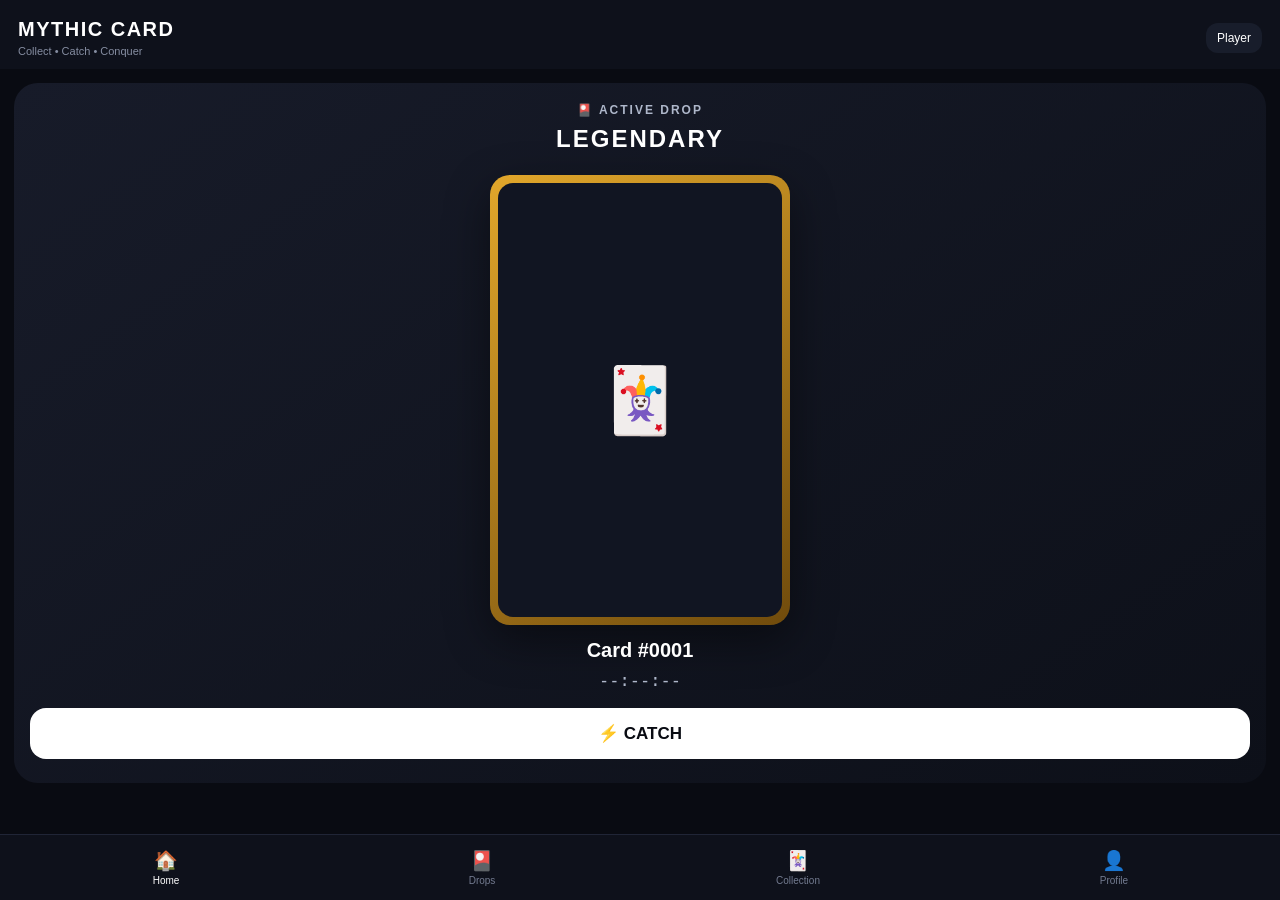
==== index.html @ d5765a9e "Add premium Mythic card collection effects" ====
<!DOCTYPE html>
<html lang="en">
<head>
    <meta charset="UTF-8">
    <meta
        name="viewport"
        content="width=device-width, initial-scale=1, viewport-fit=cover"
    >
    <title>Mythic Card</title>

    <script src="https://telegram.org/js/telegram-web-app.js"></script>

    <link rel="stylesheet" href="./style.css">
</head>

<body>
    <div class="app">

        <header class="topbar">
            <div>
                <div class="brand">MYTHIC CARD</div>
                <div class="subtitle">Collect • Catch • Conquer</div>
            </div>

            <div class="profile">
                <span id="user-name">Player</span>
            </div>
        </header>

        <main>

            <section id="home" class="screen active">
                <div class="hero">
                    <div class="hero-title">🎴 ACTIVE DROP</div>
                    <div class="rarity">LEGENDARY</div>

                    <div class="card-frame">
                        <div class="card-placeholder">🃏</div>
                    </div>

                    <div class="card-name">Card #0001</div>

                    <div class="timer" id="timer">--:--:--</div>

                    <button class="catch-btn" id="catch-btn">
                        ⚡ CATCH
                    </button>
                </div>
            </section>

            <section id="drops" class="screen">
                <h2>🎴 Drops</h2>

                <div class="empty-card">
                    <div class="big-icon">🎴</div>
                    <h3>Active Drops</h3>
                    <p>Your available cards will appear here.</p>
                </div>

                <div class="section-card">
                    <h3>🏆 Events</h3>
                    <div id="events-list">
                        <div class="empty-mini">No events yet.</div>
                    </div>
                </div>
            </section>

            <section id="collection" class="screen">
                <div class="collection-header">
                    <div>
                        <div class="eyebrow">✦ YOUR ARCHIVE</div>
                        <h2>🃏 Collection</h2>
                    </div>
                    <div class="collection-badge">MYTHIC</div>
                </div>

                <div class="stats collection-stats">
                    <div class="stat-box">
                        <strong id="total-cards">0</strong>
                        <span>Total Owned</span>
                    </div>

                    <div class="stat-box legendary-stat">
                        <strong id="legendary-count">0</strong>
                        <span>Legendary</span>
                    </div>

                    <div class="stat-box mythic-stat">
                        <strong id="mythic-count">0</strong>
                        <span>Mythic</span>
                    </div>
                </div>

                <div class="collection-filter">
                    <button class="rarity-filter active" data-rarity="all">ALL</button>
                    <button class="rarity-filter" data-rarity="mythic">MYTHIC</button>
                    <button class="rarity-filter" data-rarity="legendary">LEGENDARY</button>
                </div>

                <div id="collection-empty" class="empty-card">
                    <div class="big-icon">📦</div>
                    <h3>Collection Empty</h3>
                    <p>Catch your first card to start collecting.</p>
                </div>

                <div id="collection-list" class="collection-list"></div>
            </section>

            <div id="card-modal" class="card-modal">
                <div class="card-modal-backdrop"></div>
                <div class="card-modal-content">
                    <button id="card-modal-close" class="card-modal-close">×</button>
                    <div id="card-modal-rarity" class="modal-rarity">MYTHIC</div>
                    <div id="card-modal-image" class="modal-card-image"></div>
                    <div id="card-modal-name" class="modal-card-name">Card</div>
                    <div id="card-modal-code" class="modal-card-code">CARD</div>
                    <div class="modal-card-divider"></div>
                    <div class="modal-card-effect">✦ MYTHIC ENERGY DETECTED ✦</div>
                </div>
            </div>

            <section id="profile" class="screen">
                <h2>👤 Profile</h2>

                <div class="profile-card">
                    <div class="avatar">👤</div>
                    <h3 id="profile-name">Player</h3>
                    <p id="profile-id">Telegram ID: —</p>
                    <div id="profile-premium" class="profile-premium">
                        Free Player
                    </div>
                    <div id="premium-status" class="premium-status">
                        FREE ACCOUNT
                    </div>
                    <div id="premium-until" class="premium-until">
                        Premium not active
                    </div>
                </div>

                <div class="section-card">
                    <h3>⭐ Premium Requests</h3>
                    <div id="premium-requests">
                        <div class="empty-mini">No requests yet.</div>
                    </div>
                </div>

                <div class="section-card">
                    <h3>⚔️ Battles</h3>
                    <div id="battles-list">
                        <div class="empty-mini">No battles yet.</div>
                    </div>
                </div>

                <div class="section-card">
                    <h3>🔄 Trades</h3>
                    <div id="trades-list">
                        <div class="empty-mini">No trades yet.</div>
                    </div>
                </div>
            </section>

        </main>

        <nav class="bottom-nav">
            <button data-screen="home" class="nav-btn active">
                <span>🏠</span>
                <small>Home</small>
            </button>

            <button data-screen="drops" class="nav-btn">
                <span>🎴</span>
                <small>Drops</small>
            </button>

            <button data-screen="collection" class="nav-btn">
                <span>🃏</span>
                <small>Collection</small>
            </button>

            <button data-screen="profile" class="nav-btn">
                <span>👤</span>
                <small>Profile</small>
            </button>
        </nav>

    </div>

    <script src="./app.js"></script>
</body>
</html>
---- style.css ----
* {
    box-sizing: border-box;
}

html,
body {
    margin: 0;
    padding: 0;
    min-height: 100%;
    font-family: Arial, sans-serif;
    background: #090b12;
    color: #ffffff;
}

body {
    min-height: 100vh;
}

button {
    font: inherit;
}

.app {
    min-height: 100vh;
    padding-bottom: 78px;
}

.topbar {
    display: flex;
    justify-content: space-between;
    align-items: center;
    padding: 18px 18px 12px;
    background: #0e111b;
}

.brand {
    font-size: 20px;
    font-weight: 900;
    letter-spacing: 1.5px;
}

.subtitle {
    margin-top: 4px;
    color: #858da1;
    font-size: 11px;
}

.profile {
    padding: 8px 11px;
    border-radius: 12px;
    background: #181d2b;
    font-size: 12px;
}

main {
    padding: 14px;
}

.screen {
    display: none;
}

.screen.active {
    display: block;
}

.hero {
    padding: 20px 16px 24px;
    border-radius: 24px;
    background: linear-gradient(145deg, #171b29, #0d1019);
    text-align: center;
}

.hero-title {
    font-size: 12px;
    font-weight: 800;
    letter-spacing: 2px;
    color: #aeb7ca;
}

.rarity {
    margin-top: 8px;
    font-size: 24px;
    font-weight: 900;
    letter-spacing: 2px;
}

.card-frame {
    width: min(78vw, 300px);
    aspect-ratio: 2 / 3;
    margin: 22px auto 14px;
    padding: 8px;
    border-radius: 20px;
    background: linear-gradient(145deg, #e2a72b, #704b0c);
    box-shadow: 0 15px 45px rgba(0, 0, 0, .45);
}

.card-placeholder {
    width: 100%;
    height: 100%;
    display: flex;
    align-items: center;
    justify-content: center;
    border-radius: 15px;
    background: #111522;
    font-size: 64px;
}

.card-name {
    font-size: 20px;
    font-weight: 800;
}

.timer {
    margin: 8px 0 18px;
    color: #aeb7ca;
    font-family: monospace;
    font-size: 17px;
}

.catch-btn {
    width: 100%;
    border: 0;
    border-radius: 16px;
    padding: 15px;
    background: #ffffff;
    color: #090b12;
    font-size: 17px;
    font-weight: 900;
}

.catch-btn:active {
    transform: scale(.98);
}

h2 {
    margin: 8px 2px 18px;
}

.empty-card,
.profile-card {
    padding: 28px 18px;
    border-radius: 20px;
    background: #111522;
    text-align: center;
}

.big-icon {
    font-size: 48px;
    margin-bottom: 12px;
}

.empty-card p {
    color: #858da1;
}

.stats {
    display: grid;
    grid-template-columns: repeat(3, 1fr);
    gap: 8px;
    margin-bottom: 14px;
}

.stats div {
    padding: 14px 5px;
    border-radius: 15px;
    background: #111522;
    text-align: center;
}

.stats strong,
.stats span {
    display: block;
}

.stats strong {
    font-size: 20px;
}

.stats span {
    margin-top: 4px;
    color: #858da1;
    font-size: 11px;
}

.avatar {
    font-size: 52px;
}

.profile-card p {
    color: #858da1;
    font-size: 12px;
}

.bottom-nav {
    position: fixed;
    left: 0;
    right: 0;
    bottom: 0;
    display: grid;
    grid-template-columns: repeat(4, 1fr);
    padding: 8px 8px calc(8px + env(safe-area-inset-bottom));
    background: #0e111b;
    border-top: 1px solid #202536;
}

.nav-btn {
    border: 0;
    background: transparent;
    color: #737b90;
    padding: 6px 2px;
}

.nav-btn.active {
    color: #ffffff;
}

.nav-btn span,
.nav-btn small {
    display: block;
}

.nav-btn span {
    font-size: 19px;
}

.nav-btn small {
    margin-top: 3px;
    font-size: 10px;
}

/* =============================
   API DATA UI
============================= */

.collection-list {
    display: grid;
    gap: 10px;
    margin-top: 14px;
}

.collection-item {
    display: flex;
    align-items: center;
    gap: 12px;
    padding: 12px;
    border-radius: 18px;
    background: #111522;
    border: 1px solid #202536;
}

.collection-image {
    width: 64px;
    height: 88px;
    flex-shrink: 0;
    overflow: hidden;
    border-radius: 10px;
    background: #090b12;
}

.collection-image img {
    width: 100%;
    height: 100%;
    object-fit: cover;
    display: block;
}

.collection-placeholder {
    width: 100%;
    height: 100%;
    display: flex;
    align-items: center;
    justify-content: center;
    font-size: 28px;
}

.collection-info {
    display: flex;
    flex-direction: column;
    gap: 5px;
    min-width: 0;
}

.collection-info strong {
    font-size: 15px;
}

.collection-info span {
    font-size: 11px;
    letter-spacing: 1px;
    font-weight: 800;
}

.collection-info small {
    color: #858da1;
    font-size: 11px;
}

.profile-premium,
.premium-status,
.premium-until {
    margin-top: 10px;
    padding: 10px;
    border-radius: 12px;
    background: #181d2b;
    font-size: 12px;
}

.premium-status {
    font-weight: 900;
    letter-spacing: 1px;
}

.premium-until {
    color: #858da1;
}

.section-card {
    margin-top: 14px;
    padding: 16px;
    border-radius: 20px;
    background: #111522;
    border: 1px solid #202536;
}

.section-card h3 {
    margin: 0 0 12px;
    font-size: 15px;
}

.premium-request,
.event-item,
.battle-item,
.trade-item {
    display: flex;
    flex-direction: column;
    gap: 5px;
    padding: 11px 0;
    border-bottom: 1px solid #202536;
}

.premium-request:last-child,
.event-item:last-child,
.battle-item:last-child,
.trade-item:last-child {
    border-bottom: 0;
}

.premium-request span,
.event-item span,
.battle-item span,
.trade-item span {
    font-size: 12px;
}

.premium-request small,
.event-item small,
.battle-item small,
.trade-item small {
    color: #858da1;
    font-size: 10px;
}

.empty-mini {
    padding: 12px 0;
    color: #858da1;
    font-size: 12px;
    text-align: center;
}



/* =========================================
   MYTHIC CARD — ANIMATED COLLECTION EFFECT
   ========================================= */

.collection-item.mythic-card {
    position: relative;
    overflow: hidden;
    border: 1px solid rgba(190, 120, 255, .75);
    background:
        radial-gradient(circle at 15% 20%, rgba(170, 70, 255, .18), transparent 42%),
        radial-gradient(circle at 90% 80%, rgba(60, 150, 255, .12), transparent 45%),
        #111522;
    box-shadow:
        0 0 12px rgba(170, 80, 255, .22),
        inset 0 0 20px rgba(170, 80, 255, .06);
    animation: mythicPulse 3s ease-in-out infinite;
}

.collection-item.mythic-card::before {
    content: "";
    position: absolute;
    inset: -120%;
    background: linear-gradient(
        115deg,
        transparent 42%,
        rgba(255,255,255,.08) 47%,
        rgba(220,170,255,.42) 50%,
        rgba(255,255,255,.08) 53%,
        transparent 58%
    );
    transform: translateX(-35%) rotate(8deg);
    animation: mythicSweep 4.5s ease-in-out infinite;
    pointer-events: none;
}

.collection-item.mythic-card .collection-image {
    position: relative;
    z-index: 2;
    border: 1px solid rgba(220,170,255,.8);
    box-shadow:
        0 0 8px rgba(190,100,255,.65),
        0 0 22px rgba(110,80,255,.28);
}

.collection-item.mythic-card .collection-image img {
    animation: mythicImageFloat 3s ease-in-out infinite;
}

.collection-item.mythic-card .collection-info {
    position: relative;
    z-index: 3;
}

.collection-item.mythic-card .collection-info strong {
    text-shadow:
        0 0 7px rgba(220,160,255,.75),
        0 0 16px rgba(150,80,255,.4);
}

.collection-item.mythic-card .collection-info span {
    color: #e3c4ff;
    text-shadow: 0 0 8px rgba(190,100,255,.9);
}

.mythic-aura {
    position: absolute;
    width: 150px;
    height: 150px;
    left: -45px;
    top: -55px;
    border-radius: 50%;
    background: radial-gradient(
        circle,
        rgba(210,130,255,.20) 0%,
        rgba(120,70,255,.08) 35%,
        transparent 70%
    );
    filter: blur(4px);
    animation: mythicAura 3.2s ease-in-out infinite alternate;
    pointer-events: none;
}

.mythic-shine {
    position: absolute;
    inset: 0;
    background: linear-gradient(
        120deg,
        transparent 30%,
        rgba(255,255,255,.05) 42%,
        rgba(255,255,255,.65) 50%,
        rgba(180,220,255,.10) 58%,
        transparent 72%
    );
    background-size: 250% 100%;
    animation: mythicCardShine 3.8s linear infinite;
    mix-blend-mode: screen;
    pointer-events: none;
}

.mythic-spark {
    position: absolute;
    z-index: 4;
    width: 4px;
    height: 4px;
    border-radius: 50%;
    background: white;
    box-shadow:
        0 0 5px white,
        0 0 12px rgba(210,130,255,.95);
    pointer-events: none;
}

.spark-1 {
    right: 24px;
    top: 12px;
    animation: mythicSpark1 2.2s ease-in-out infinite;
}

.spark-2 {
    right: 58px;
    bottom: 15px;
    animation: mythicSpark2 2.8s ease-in-out infinite;
}

.spark-3 {
    left: 90px;
    top: 8px;
    animation: mythicSpark3 3.1s ease-in-out infinite;
}

@keyframes mythicPulse {
    0%, 100% {
        box-shadow:
            0 0 10px rgba(170,80,255,.20),
            inset 0 0 18px rgba(170,80,255,.05);
    }
    50% {
        box-shadow:
            0 0 22px rgba(190,100,255,.42),
            0 0 42px rgba(100,80,255,.12),
            inset 0 0 24px rgba(190,100,255,.09);
    }
}

@keyframes mythicSweep {
    0%, 25% {
        transform: translateX(-65%) rotate(8deg);
    }
    65%, 100% {
        transform: translateX(65%) rotate(8deg);
    }
}

@keyframes mythicCardShine {
    0% {
        background-position: 180% 0;
    }
    100% {
        background-position: -80% 0;
    }
}

@keyframes mythicImageFloat {
    0%, 100% {
        transform: scale(1);
    }
    50% {
        transform: scale(1.025);
    }
}

@keyframes mythicAura {
    from {
        transform: scale(.85);
        opacity: .45;
    }
    to {
        transform: scale(1.18);
        opacity: 1;
    }
}

@keyframes mythicSpark1 {
    0%, 100% { transform: translateY(8px) scale(.5); opacity: .2; }
    50% { transform: translateY(-12px) scale(1.4); opacity: 1; }
}

@keyframes mythicSpark2 {
    0%, 100% { transform: translate(0, 5px) scale(.4); opacity: .15; }
    50% { transform: translate(-10px, -10px) scale(1.5); opacity: 1; }
}

@keyframes mythicSpark3 {
    0%, 100% { transform: translate(4px, 5px) scale(.5); opacity: .2; }
    50% { transform: translate(12px, -9px) scale(1.3); opacity: 1; }
}

@media (prefers-reduced-motion: reduce) {
    .collection-item.mythic-card,
    .collection-item.mythic-card *,
    .mythic-aura,
    .mythic-shine,
    .mythic-spark {
        animation: none !important;
    }
}


/* =========================================================
   MYTHIC CARD — PREMIUM COLLECTION SYSTEM
   ========================================================= */

.collection-header {
    display: flex;
    align-items: center;
    justify-content: space-between;
    margin-bottom: 14px;
}

.collection-header h2 {
    margin: 3px 0 0;
}

.eyebrow {
    font-size: 9px;
    letter-spacing: 2px;
    font-weight: 900;
    opacity: .55;
}

.collection-badge {
    font-size: 9px;
    font-weight: 1000;
    letter-spacing: 2px;
    padding: 8px 10px;
    border-radius: 999px;
    border: 1px solid rgba(255,255,255,.15);
    background: rgba(255,255,255,.04);
}

.collection-stats {
    gap: 8px;
}

.stat-box {
    position: relative;
    overflow: hidden;
    border-radius: 15px;
    padding: 13px 8px;
    background:
        linear-gradient(145deg, rgba(255,255,255,.06), rgba(255,255,255,.015));
    border: 1px solid rgba(255,255,255,.08);
}

.stat-box strong {
    display: block;
    font-size: 21px;
    line-height: 1;
    margin-bottom: 6px;
}

.stat-box span {
    font-size: 9px;
    letter-spacing: .7px;
    opacity: .65;
}

.mythic-stat {
    border-color: rgba(205,140,255,.3);
}

.mythic-stat strong {
    text-shadow:
        0 0 8px rgba(205,140,255,.7),
        0 0 18px rgba(100,70,255,.45);
}

.legendary-stat {
    border-color: rgba(255,190,60,.25);
}

.collection-filter {
    display: flex;
    gap: 7px;
    margin: 14px 0;
    overflow-x: auto;
    scrollbar-width: none;
}

.collection-filter::-webkit-scrollbar {
    display: none;
}

.rarity-filter {
    border: 1px solid rgba(255,255,255,.1);
    background: rgba(255,255,255,.035);
    color: inherit;
    border-radius: 999px;
    padding: 8px 12px;
    font-size: 9px;
    font-weight: 900;
    letter-spacing: 1px;
}

.rarity-filter.active {
    border-color: rgba(205,140,255,.55);
    box-shadow:
        0 0 12px rgba(150,90,255,.25);
}

.collection-list {
    display: grid;
    gap: 11px;
}

.collection-item {
    position: relative;
    isolation: isolate;
    width: 100%;
    display: flex;
    align-items: center;
    gap: 13px;
    padding: 10px;
    border-radius: 19px;
    background: #10131e;
    border: 1px solid rgba(255,255,255,.07);
    color: inherit;
    text-align: left;
    overflow: hidden;
    cursor: pointer;
    transition:
        transform .2s ease,
        border-color .2s ease,
        box-shadow .2s ease;
}

.collection-item:active {
    transform: scale(.975);
}

.collection-item::after {
    content: "";
    position: absolute;
    inset: -80%;
    z-index: -2;
    opacity: 0;
    background: conic-gradient(
        transparent,
        rgba(255,255,255,.22),
        transparent 22%
    );
    animation: mythicRotate 5s linear infinite;
}

.collection-item:hover::after {
    opacity: 1;
}

.collection-image {
    position: relative;
    width: 76px;
    height: 106px;
    flex-shrink: 0;
    overflow: hidden;
    border-radius: 13px;
    background: #080a10;
    border: 1px solid rgba(255,255,255,.1);
}

.collection-image img {
    position: relative;
    z-index: 2;
    width: 100%;
    height: 100%;
    object-fit: cover;
    display: block;
    transition: transform .5s ease;
}

.collection-item:hover .collection-image img {
    transform: scale(1.055);
}

.card-shine {
    position: absolute;
    z-index: 4;
    top: -100%;
    left: -80%;
    width: 55%;
    height: 300%;
    transform: rotate(25deg);
    background: linear-gradient(
        90deg,
        transparent,
        rgba(255,255,255,.5),
        transparent
    );
    animation: cardSweep 4.5s ease-in-out infinite;
    pointer-events: none;
}

.card-energy {
    position: absolute;
    inset: -20px;
    z-index: 1;
    filter: blur(13px);
    opacity: .55;
    animation: energyPulse 2.5s ease-in-out infinite;
}

.card-corners {
    position: absolute;
    z-index: 5;
    inset: 5px;
    border: 1px solid rgba(255,255,255,.2);
    border-radius: 9px;
    pointer-events: none;
}

.collection-info {
    position: relative;
    z-index: 6;
    display: flex;
    flex-direction: column;
    gap: 5px;
    min-width: 0;
}

.collection-info strong {
    font-size: 15px;
    white-space: nowrap;
    overflow: hidden;
    text-overflow: ellipsis;
}

.collection-info span {
    font-size: 9px;
    letter-spacing: 1.4px;
    font-weight: 1000;
}

.collection-info small {
    font-size: 11px;
    opacity: .6;
}

.collection-placeholder {
    width: 100%;
    height: 100%;
    display: flex;
    align-items: center;
    justify-content: center;
    font-size: 28px;
}

/* -------------------------
   Mythic variants
   ------------------------- */

.mythic-card {
    border-color: rgba(190,130,255,.45);
    background:
        linear-gradient(
            120deg,
            rgba(91,42,150,.25),
            rgba(12,14,25,.95),
            rgba(46,32,100,.2)
        );
    box-shadow:
        0 0 12px rgba(150,80,255,.22),
        inset 0 0 25px rgba(170,90,255,.05);
    animation: mythicFloat 3.5s ease-in-out infinite;
}

.mythic-card .collection-image {
    border-color: rgba(210,150,255,.65);
    box-shadow:
        0 0 10px rgba(180,90,255,.4),
        0 0 25px rgba(100,50,220,.2);
}

.mythic-card .card-energy {
    background:
        radial-gradient(
            circle,
            rgba(196,120,255,.9),
            rgba(90,60,255,.4) 35%,
            transparent 70%
        );
}

.mythic-card .collection-info span {
    color: #d6a4ff;
    text-shadow:
        0 0 7px rgba(200,120,255,.8);
}

.mythic-fire .card-energy {
    background:
        radial-gradient(
            circle,
            rgba(255,150,50,.9),
            rgba(220,40,80,.4),
            transparent 70%
        );
}

.mythic-void .card-energy {
    background:
        radial-gradient(
            circle,
            rgba(80,70,255,.9),
            rgba(20,10,80,.6),
            transparent 70%
        );
}

.mythic-storm .card-energy {
    background:
        radial-gradient(
            circle,
            rgba(80,220,255,.9),
            rgba(50,80,255,.4),
            transparent 70%
        );
}

.mythic-divine .card-energy {
    background:
        radial-gradient(
            circle,
            rgba(255,235,150,.95),
            rgba(255,150,80,.35),
            transparent 70%
        );
}

.mythic-arcane .card-energy {
    background:
        radial-gradient(
            circle,
            rgba(255,80,210,.85),
            rgba(110,70,255,.45),
            transparent 70%
        );
}

.mythic-cosmic .card-energy {
    background:
        radial-gradient(
            circle,
            rgba(150,110,255,.9),
            rgba(40,170,255,.4),
            transparent 70%
        );
}

.legendary-card {
    border-color: rgba(255,190,70,.38);
    box-shadow:
        0 0 14px rgba(255,180,40,.12);
}

.legendary-card .card-energy {
    background:
        radial-gradient(
            circle,
            rgba(255,190,60,.8),
            rgba(255,100,30,.25),
            transparent 70%
        );
}

.legendary-card .collection-info span {
    color: #ffd46a;
}

.normal-effect .card-shine {
    animation-duration: 7s;
}

/* -------------------------
   Gallery modal
   ------------------------- */

body.modal-open {
    overflow: hidden;
}

.card-modal {
    position: fixed;
    z-index: 9999;
    inset: 0;
    display: flex;
    align-items: center;
    justify-content: center;
    padding: 20px;
    opacity: 0;
    pointer-events: none;
    transition: opacity .25s ease;
}

.card-modal.show {
    opacity: 1;
    pointer-events: auto;
}

.card-modal-backdrop {
    position: absolute;
    inset: 0;
    background: rgba(3,4,10,.84);
    backdrop-filter: blur(12px);
}

.card-modal-content {
    position: relative;
    z-index: 2;
    width: min(340px, 92vw);
    padding: 18px;
    border-radius: 25px;
    text-align: center;
    background:
        linear-gradient(
            145deg,
            rgba(28,23,48,.98),
            rgba(8,10,18,.99)
        );
    border: 1px solid rgba(210,160,255,.35);
    box-shadow:
        0 0 30px rgba(120,70,255,.25),
        0 20px 70px rgba(0,0,0,.55);
    transform: translateY(20px) scale(.97);
    transition: transform .3s ease;
}

.card-modal.show .card-modal-content {
    transform: translateY(0) scale(1);
}

.card-modal-close {
    position: absolute;
    top: 8px;
    right: 10px;
    z-index: 10;
    width: 34px;
    height: 34px;
    border: 0;
    border-radius: 50%;
    background: rgba(255,255,255,.08);
    color: white;
    font-size: 24px;
}

.modal-rarity {
    position: relative;
    z-index: 5;
    margin-bottom: 10px;
    font-size: 10px;
    letter-spacing: 2px;
    font-weight: 1000;
}

.modal-rarity.mythic {
    color: #d7a5ff;
    text-shadow: 0 0 12px rgba(190,100,255,.8);
}

.modal-rarity.legendary {
    color: #ffd36a;
}

.modal-card-image {
    position: relative;
    width: min(250px, 72vw);
    aspect-ratio: 3 / 4.15;
    margin: 0 auto 15px;
    overflow: hidden;
    border-radius: 17px;
    border: 1px solid rgba(255,255,255,.16);
    box-shadow:
        0 0 30px rgba(160,90,255,.22);
}

.modal-card-image img {
    position: relative;
    z-index: 2;
    width: 100%;
    height: 100%;
    object-fit: cover;
    display: block;
}

.modal-card-aura {
    position: absolute;
    z-index: 1;
    inset: -30%;
    filter: blur(20px);
    animation: energyPulse 2s ease-in-out infinite;
}

.modal-card-aura.mythic {
    background:
        conic-gradient(
            rgba(190,90,255,.8),
            rgba(60,120,255,.6),
            rgba(255,80,210,.7),
            rgba(190,90,255,.8)
        );
}

.modal-card-aura.legendary {
    background:
        conic-gradient(
            rgba(255,200,70,.8),
            rgba(255,90,40,.5),
            rgba(255,220,120,.7)
        );
}

.modal-card-name {
    font-size: 20px;
    font-weight: 1000;
}

.modal-card-code {
    margin-top: 5px;
    font-size: 10px;
    opacity: .5;
    letter-spacing: 1.5px;
}

.modal-card-divider {
    height: 1px;
    margin: 15px 0;
    background: rgba(255,255,255,.08);
}

.modal-card-effect {
    font-size: 9px;
    letter-spacing: 1.5px;
    opacity: .7;
}

/* -------------------------
   Animations
   ------------------------- */

@keyframes cardSweep {
    0%, 45% {
        left: -90%;
    }
    65%, 100% {
        left: 150%;
    }
}

@keyframes energyPulse {
    0%, 100% {
        transform: scale(.9) rotate(0deg);
        opacity: .42;
    }
    50% {
        transform: scale(1.08) rotate(18deg);
        opacity: .72;
    }
}

@keyframes mythicFloat {
    0%, 100% {
        transform: translateY(0);
    }
    50% {
        transform: translateY(-2px);
    }
}

@keyframes mythicRotate {
    to {
        transform: rotate(360deg);
    }
}

@media (prefers-reduced-motion: reduce) {
    .collection-item,
    .collection-item::after,
    .card-shine,
    .card-energy,
    .mythic-card,
    .modal-card-aura {
        animation: none !important;
    }
}
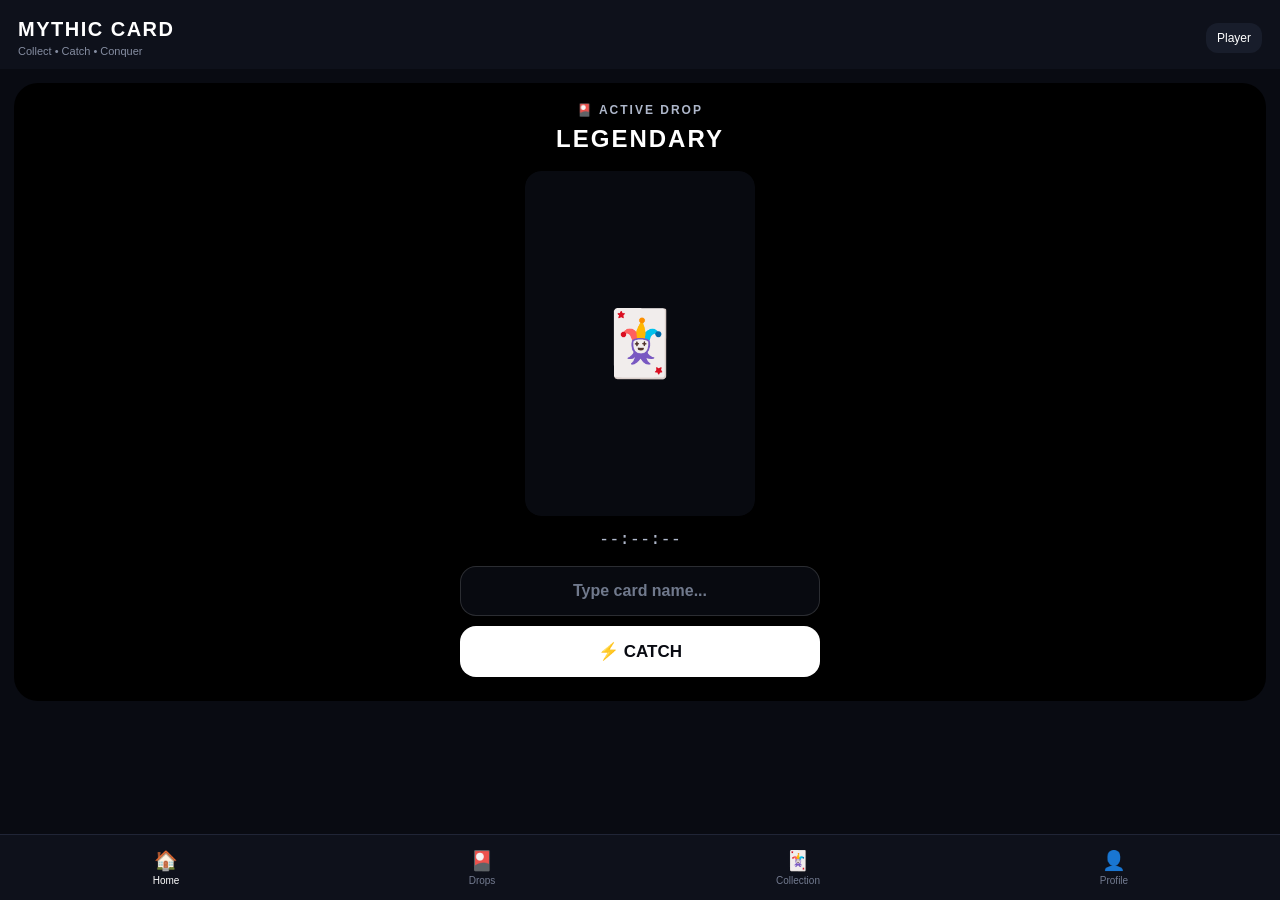
==== commit db13b952: "Add 30-second name catch drop system" ====
--- a/index.html
+++ b/index.html
@@ -38,13 +38,23 @@
                         <div class="card-placeholder">🃏</div>
                     </div>
 
-                    <div class="card-name">Card #0001</div>
-
-                    <div class="timer" id="timer">--:--:--</div>
-
-                    <button class="catch-btn" id="catch-btn">
-                        ⚡ CATCH
-                    </button>
+                    <div class="timer" id="timer">00:30</div>
+
+                    <div class="catch-area">
+                        <input
+                            type="text"
+                            id="catch-input"
+                            class="catch-input"
+                            placeholder="Type card name..."
+                            autocomplete="off"
+                            autocapitalize="none"
+                            spellcheck="false"
+                        >
+
+                        <button class="catch-btn" id="catch-btn">
+                            ⚡ CATCH
+                        </button>
+                    </div>
                 </div>
             </section>
 
--- a/style.css
+++ b/style.css
@@ -1162,3 +1162,95 @@
         animation: none !important;
     }
 }
+
+/* -----------------------------
+   NAME CATCH UI
+----------------------------- */
+
+.catch-area {
+    width: 100%;
+    display: flex;
+    flex-direction: column;
+    gap: 10px;
+    margin-top: 4px;
+}
+
+.catch-input {
+    width: 100%;
+    box-sizing: border-box;
+    border: 1px solid rgba(255,255,255,.14);
+    border-radius: 16px;
+    padding: 15px 16px;
+    background: #080a10;
+    color: #ffffff;
+    outline: none;
+    font-size: 16px;
+    font-weight: 700;
+    text-align: center;
+}
+
+.catch-input::placeholder {
+    color: #70798c;
+}
+
+.catch-input:focus {
+    border-color: rgba(255,255,255,.4);
+    box-shadow: 0 0 20px rgba(255,255,255,.08);
+}
+
+.catch-input:disabled {
+    opacity: .5;
+}
+
+/* =============================
+   ACTIVE DROP CARD + NAME CATCH
+============================= */
+
+.hero {
+    background: #000000;
+}
+
+.card-frame {
+    width: min(62vw, 230px);
+    aspect-ratio: 2 / 3;
+    margin: 18px auto 12px;
+    padding: 0;
+    border-radius: 16px;
+    background: #000000;
+    box-shadow: 0 12px 35px rgba(0,0,0,.55);
+    overflow: hidden;
+}
+
+.card-frame img {
+    display: block;
+    width: 100%;
+    height: 100%;
+    object-fit: contain;
+    border-radius: 16px;
+}
+
+.card-placeholder {
+    width: 100%;
+    height: 100%;
+    border-radius: 16px;
+    background: #080a10;
+}
+
+.catch-area {
+    width: min(100%, 360px);
+    margin: 0 auto;
+    display: flex;
+    flex-direction: column;
+    gap: 10px;
+}
+
+.catch-input {
+    width: 100%;
+    min-height: 50px;
+    box-sizing: border-box;
+}
+
+.catch-btn {
+    width: 100%;
+    min-height: 50px;
+}
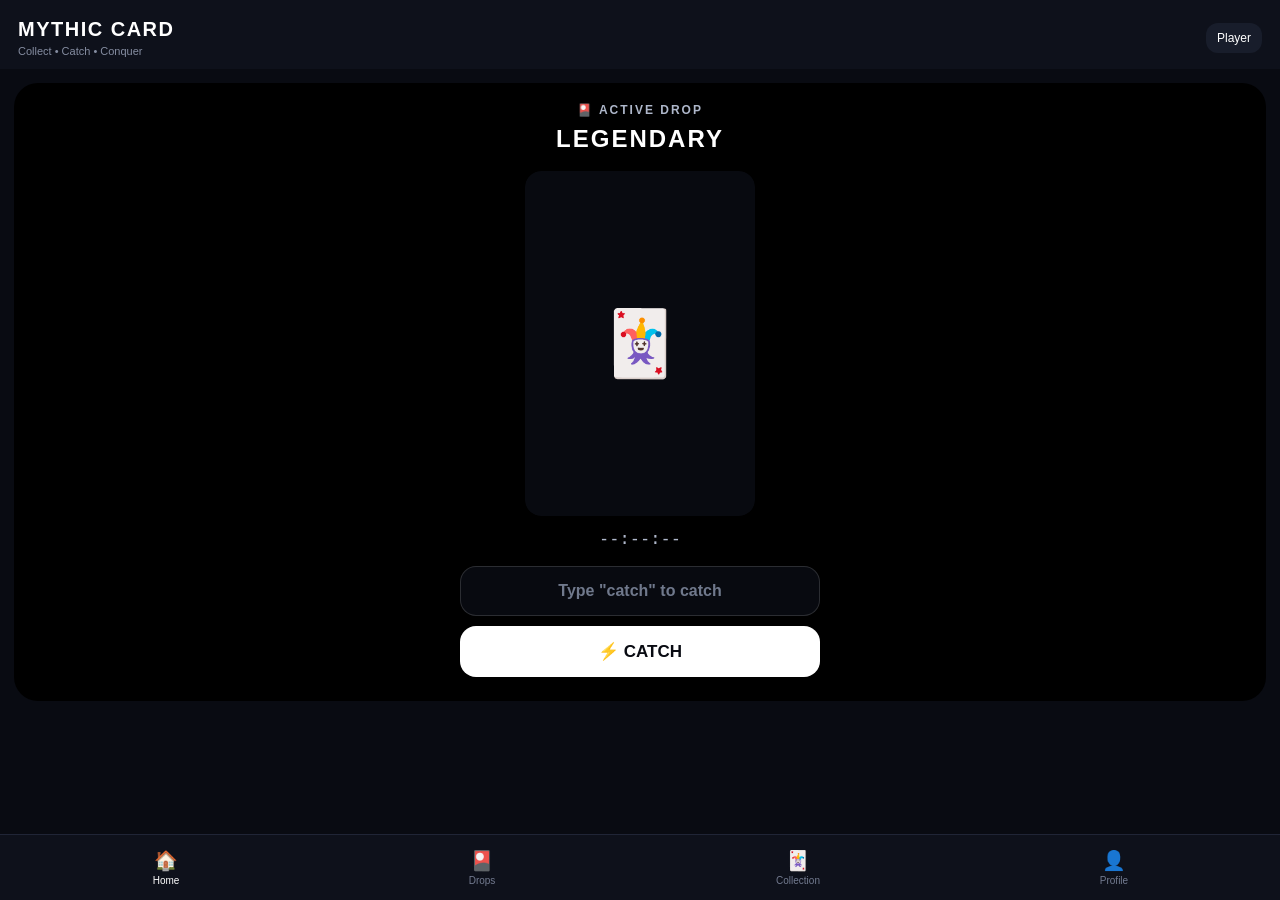
==== commit b43c7f9a: "Sync production WebApp UI and Trade controls" ====
--- a/index.html
+++ b/index.html
@@ -11,6 +11,25 @@
     <script src="https://telegram.org/js/telegram-web-app.js"></script>
 
     <link rel="stylesheet" href="./style.css">
+
+<style>
+.receipt-modal-content {
+    width: min(92vw, 520px);
+    max-height: 90vh;
+    overflow: auto;
+}
+
+.receipt-modal-image {
+    display: block;
+    width: 100%;
+    max-height: 72vh;
+    object-fit: contain;
+    margin: 14px auto 0;
+    border-radius: 16px;
+    background: rgba(0,0,0,.35);
+}
+</style>
+
 </head>
 
 <body>
@@ -45,7 +64,7 @@
                             type="text"
                             id="catch-input"
                             class="catch-input"
-                            placeholder="Type card name..."
+                            placeholder='Type "catch" to catch'
                             autocomplete="off"
                             autocapitalize="none"
                             spellcheck="false"
@@ -101,11 +120,58 @@
                     </div>
                 </div>
 
-                <div class="collection-filter">
-                    <button class="rarity-filter active" data-rarity="all">ALL</button>
-                    <button class="rarity-filter" data-rarity="mythic">MYTHIC</button>
-                    <button class="rarity-filter" data-rarity="legendary">LEGENDARY</button>
-                </div>
+                <div class="gallery-modes">
+    <button class="gallery-mode active" data-mode="all">
+        ALL CARDS
+    </button>
+
+    <button class="gallery-mode" data-mode="my">
+        MY COLLECTION
+    </button>
+
+    <button class="gallery-mode" data-mode="owned">
+        OWNED
+    </button>
+
+    <button class="gallery-mode" data-mode="missing">
+        MISSING
+    </button>
+</div>
+
+<div class="collection-progress">
+    <span>COLLECTION PROGRESS</span>
+    <strong id="collection-progress">0 / 0 UNIQUE</strong>
+</div>
+
+<div class="collection-filter">
+    <button class="rarity-filter active" data-rarity="all">
+        ALL
+    </button>
+
+    <button class="rarity-filter" data-rarity="mythic">
+        MYTHIC
+    </button>
+
+    <button class="rarity-filter" data-rarity="legendary">
+        LEGENDARY
+    </button>
+
+    <button class="rarity-filter" data-rarity="epic">
+        EPIC
+    </button>
+
+    <button class="rarity-filter" data-rarity="rare">
+        RARE
+    </button>
+
+    <button class="rarity-filter" data-rarity="uncommon">
+        UNCOMMON
+    </button>
+
+    <button class="rarity-filter" data-rarity="common">
+        COMMON
+    </button>
+</div>
 
                 <div id="collection-empty" class="empty-card">
                     <div class="big-icon">📦</div>
@@ -132,19 +198,144 @@
             <section id="profile" class="screen">
                 <h2>👤 Profile</h2>
 
-                <div class="profile-card">
-                    <div class="avatar">👤</div>
-                    <h3 id="profile-name">Player</h3>
-                    <p id="profile-id">Telegram ID: —</p>
+                <div id="profile-card" class="profile-card profile-card-v2">
+                    <div id="profile-frame" class="profile-frame free-frame">
+                        <div class="profile-avatar-wrap">
+                            <img
+                                id="profile-avatar"
+                                class="profile-avatar"
+                                src=""
+                                alt="Profile"
+                            >
+                            <div id="profile-avatar-fallback" class="profile-avatar-fallback">👤</div>
+                        </div>
+                        <div id="profile-owner-badge" class="profile-owner-badge">👑 OWNER</div>
+                        <div id="profile-premium-badge" class="profile-premium-badge">⭐ PREMIUM</div>
+                    </div>
+
+                    <div class="profile-identity">
+                        <h3 id="profile-name">Player</h3>
+                        <p id="profile-username">@username</p>
+                        <p id="profile-id">Telegram ID: —</p>
+                    </div>
+
                     <div id="profile-premium" class="profile-premium">
                         Free Player
                     </div>
+
                     <div id="premium-status" class="premium-status">
                         FREE ACCOUNT
                     </div>
+
                     <div id="premium-until" class="premium-until">
                         Premium not active
                     </div>
+                </div>
+
+                <div
+                    id="premium-admin-panel"
+                    class="section-card premium-admin-panel"
+                    style="display:none;"
+                >
+                    <h3>👑 Premium Admin</h3>
+
+                    <div
+                        id="premium-admin-status"
+                        class="premium-submit-status"
+                    ></div>
+
+                    <div id="premium-admin-requests">
+                        <div class="empty-mini">
+                            Loading premium requests...
+                        </div>
+                    </div>
+                </div>
+
+                <div class="section-card premium-buy-card">
+                    <h3>⭐ Buy Premium</h3>
+
+                    <div class="premium-info">
+                        <p>💳 Transfer your payment using the method below.</p>
+                        <p>🧾 After payment, upload your receipt screenshot.</p>
+                        <p>👑 Premium duration is manually confirmed by the owner.</p>
+                    </div>
+
+                    <label class="premium-label">
+                        Amount (MMK)
+                    </label>
+
+                    <input
+                        id="premium-amount"
+                        class="premium-input"
+                        type="number"
+                        min="1"
+                        step="1"
+                        value="15000"
+                        placeholder="Enter transferred amount"
+                    >
+
+                    <label class="premium-label">
+                        Payment Method
+                    </label>
+
+                    <select
+                        id="premium-payment-method"
+                        class="premium-input"
+                    >
+                        <option value="">Select payment method</option>
+                        <option value="KBZ Pay">KBZ Pay</option>
+                        <option value="Wave Money">Wave Money</option>
+                        <option value="Bank Transfer">Bank Transfer</option>
+                        <option value="Other">Other</option>
+                    </select>
+
+                    <div class="premium-payment-box">
+                        <strong>💰 Premium Payment</strong>
+                        <p>💵 Premium Price: <strong>15,000 MMK</strong></p>
+                        <p>💳 Payment: <strong>KBZ Pay</strong></p>
+                        <p>📱 Number: <strong>09677572146</strong></p>
+                        <p>🧾 Transfer 15,000 MMK, then upload your receipt screenshot.</p>
+                        <p>👑 Premium duration is manually confirmed by the owner.</p>
+                    </div>
+
+                    <label class="premium-label">
+                        Payment Receipt
+                    </label>
+
+                    <input
+                        id="premium-receipt"
+                        class="premium-file"
+                        type="file"
+                        accept="image/jpeg,image/png,image/webp"
+                    >
+
+                    <small class="premium-file-help">
+                        JPG, PNG or WEBP • Maximum 3 MB
+                    </small>
+
+                    <label class="premium-label">
+                        Note (optional)
+                    </label>
+
+                    <textarea
+                        id="premium-note"
+                        class="premium-input premium-textarea"
+                        maxlength="1000"
+                        placeholder="Optional payment note"
+                    ></textarea>
+
+                    <button
+                        id="premium-submit"
+                        class="premium-submit-btn"
+                        type="button"
+                    >
+                        📤 Submit Premium Request
+                    </button>
+
+                    <div
+                        id="premium-submit-status"
+                        class="premium-submit-status"
+                    ></div>
                 </div>
 
                 <div class="section-card">
@@ -161,8 +352,63 @@
                     </div>
                 </div>
 
-                <div class="section-card">
+                <div class="section-card trade-section">
                     <h3>🔄 Trades</h3>
+
+                    <div class="trade-form">
+                        <label for="trade-target-user">
+                            Target Telegram User ID
+                        </label>
+
+                        <input
+                            id="trade-target-user"
+                            type="number"
+                            inputmode="numeric"
+                            min="1"
+                            placeholder="Enter user ID"
+                        >
+
+                        <label for="trade-offered-card">
+                            Your Card
+                        </label>
+
+                        <select id="trade-offered-card">
+                            <option value="">
+                                Select a card
+                            </option>
+                        </select>
+
+                        <label for="trade-requested-card">
+                            Card You Want
+                        </label>
+
+                        <select id="trade-requested-card">
+                            <option value="">
+                                Select a card
+                            </option>
+                        </select>
+
+                        <div
+                            id="trade-rarity-status"
+                            class="trade-rarity-status"
+                        ></div>
+
+                        <button
+                            type="button"
+                            id="trade-create-btn"
+                            class="primary-btn"
+                        >
+                            📤 SEND TRADE
+                        </button>
+
+                        <div
+                            id="trade-action-status"
+                            class="trade-action-status"
+                        ></div>
+                    </div>
+
+                    <div class="trade-divider"></div>
+
                     <div id="trades-list">
                         <div class="empty-mini">No trades yet.</div>
                     </div>
@@ -195,6 +441,15 @@
 
     </div>
 
-    <script src="./app.js"></script>
+    <div id="receipt-modal" class="card-modal">
+        <div class="card-modal-backdrop" id="receipt-modal-backdrop"></div>
+        <div class="card-modal-content receipt-modal-content">
+            <button id="receipt-modal-close" class="card-modal-close">×</button>
+            <div class="modal-rarity">PREMIUM RECEIPT</div>
+            <img id="receipt-modal-image" class="receipt-modal-image" alt="Premium payment receipt">
+        </div>
+    </div>
+
+    <script src="./app.js?v=8764480"></script>
 </body>
 </html>
--- a/style.css
+++ b/style.css
@@ -1114,6 +1114,35 @@
 }
 
 /* -------------------------
+   Drop Card Arrival
+   ------------------------- */
+
+.drop-card-arrival {
+    animation: dropCardArrival .55s cubic-bezier(.2,.8,.2,1) both;
+    transform-origin: center;
+}
+
+@keyframes dropCardArrival {
+    0% {
+        opacity: 0;
+        transform: translateY(18px) scale(.88);
+        filter: brightness(1.7);
+    }
+
+    55% {
+        opacity: 1;
+        transform: translateY(-4px) scale(1.02);
+        filter: brightness(1.15);
+    }
+
+    100% {
+        opacity: 1;
+        transform: translateY(0) scale(1);
+        filter: brightness(1);
+    }
+}
+
+/* -------------------------
    Animations
    ------------------------- */
 
@@ -1254,3 +1283,510 @@
     width: 100%;
     min-height: 50px;
 }
+
+/* -----------------------------
+   Gallery Modes
+----------------------------- */
+
+.gallery-modes {
+    display: flex;
+    gap: 7px;
+    overflow-x: auto;
+    margin: 14px 0 10px;
+    padding-bottom: 2px;
+    scrollbar-width: none;
+}
+
+.gallery-modes::-webkit-scrollbar {
+    display: none;
+}
+
+.gallery-mode {
+    flex: 0 0 auto;
+    border: 1px solid rgba(255,255,255,.1);
+    background: rgba(255,255,255,.035);
+    color: inherit;
+    border-radius: 999px;
+    padding: 9px 13px;
+    font-size: 9px;
+    font-weight: 900;
+    letter-spacing: .8px;
+}
+
+.gallery-mode.active {
+    border-color: rgba(205,140,255,.6);
+    box-shadow: 0 0 14px rgba(150,90,255,.22);
+    background: rgba(150,90,255,.08);
+}
+
+.collection-progress {
+    display: flex;
+    align-items: center;
+    justify-content: space-between;
+    gap: 10px;
+    margin: 10px 0 12px;
+    padding: 11px 13px;
+    border-radius: 14px;
+    background: rgba(255,255,255,.035);
+    border: 1px solid rgba(255,255,255,.07);
+}
+
+.collection-progress span {
+    font-size: 9px;
+    font-weight: 800;
+    letter-spacing: 1px;
+    opacity: .65;
+}
+
+.collection-progress strong {
+    font-size: 11px;
+    letter-spacing: .5px;
+}
+
+.owned-badge,
+.missing-badge {
+    position: absolute;
+    left: 5px;
+    right: 5px;
+    bottom: 5px;
+    z-index: 4;
+    padding: 4px 5px;
+    border-radius: 7px;
+    text-align: center;
+    font-size: 7px;
+    font-weight: 900;
+    letter-spacing: .6px;
+    background: rgba(0,0,0,.78);
+    backdrop-filter: blur(6px);
+}
+
+.missing-badge {
+    opacity: .72;
+}
+
+.collection-item.missing {
+    opacity: .72;
+}
+
+.collection-item.missing .collection-image img {
+    filter: grayscale(.8);
+}
+
+.collection-item.owned {
+    opacity: 1;
+}
+
+.collection-info small {
+    font-weight: 800;
+    opacity: .72;
+}
+
+/* ================================
+   PROFILE V2
+================================ */
+
+.profile-card-v2 {
+    position: relative;
+    text-align: center;
+    padding: 24px 16px;
+    overflow: hidden;
+}
+
+.profile-frame {
+    position: relative;
+    width: 118px;
+    height: 118px;
+    margin: 0 auto 14px;
+    border-radius: 50%;
+    display: grid;
+    place-items: center;
+    padding: 5px;
+    box-sizing: border-box;
+    background: #0b0d14;
+    border: 2px solid rgba(255,255,255,.18);
+    box-shadow: 0 0 24px rgba(255,255,255,.08);
+}
+
+.profile-frame::before {
+    content: "";
+    position: absolute;
+    inset: -4px;
+    border-radius: 50%;
+    border: 1px solid rgba(255,255,255,.08);
+    pointer-events: none;
+}
+
+.profile-avatar-wrap {
+    position: relative;
+    width: 100%;
+    height: 100%;
+    border-radius: 50%;
+    overflow: hidden;
+    background: #080a10;
+}
+
+.profile-avatar {
+    width: 100%;
+    height: 100%;
+    object-fit: cover;
+    display: none;
+}
+
+.profile-avatar-fallback {
+    width: 100%;
+    height: 100%;
+    display: grid;
+    place-items: center;
+    font-size: 42px;
+    background: #111522;
+}
+
+.profile-owner-badge,
+.profile-premium-badge {
+    position: absolute;
+    z-index: 5;
+    display: none;
+    border-radius: 999px;
+    padding: 5px 8px;
+    font-size: 8px;
+    font-weight: 900;
+    letter-spacing: .6px;
+    background: rgba(0,0,0,.88);
+    border: 1px solid rgba(255,255,255,.14);
+    box-shadow: 0 6px 18px rgba(0,0,0,.35);
+}
+
+.profile-owner-badge {
+    top: -3px;
+    right: -20px;
+}
+
+.profile-premium-badge {
+    bottom: -3px;
+    right: -20px;
+}
+
+.profile-identity h3 {
+    margin: 4px 0 4px;
+    font-size: 20px;
+    font-weight: 900;
+}
+
+.profile-identity p {
+    margin: 3px 0;
+}
+
+#profile-username {
+    font-size: 12px;
+    opacity: .68;
+}
+
+#profile-id {
+    font-size: 10px;
+    opacity: .48;
+}
+
+.profile-frame.free-frame {
+    border-color: rgba(255,255,255,.18);
+}
+
+.profile-frame.premium-frame {
+    border-color: rgba(190,120,255,.8);
+    box-shadow:
+        0 0 18px rgba(170,90,255,.35),
+        0 0 42px rgba(130,70,255,.16);
+    animation: profilePremiumPulse 2.2s ease-in-out infinite;
+}
+
+.profile-frame.owner-frame {
+    border-color: rgba(255,210,90,.9);
+    box-shadow:
+        0 0 18px rgba(255,205,70,.38),
+        0 0 44px rgba(255,170,40,.16);
+}
+
+.profile-frame.premium-frame::after,
+.profile-frame.owner-frame::after {
+    content: "";
+    position: absolute;
+    inset: -8px;
+    border-radius: 50%;
+    border: 1px solid currentColor;
+    opacity: .22;
+    pointer-events: none;
+}
+
+.profile-frame.premium-frame::after {
+    color: #b978ff;
+}
+
+.profile-frame.owner-frame::after {
+    color: #ffd45c;
+}
+
+.profile-owner-badge.show {
+    display: block;
+}
+
+.profile-premium-badge.show {
+    display: block;
+}
+
+@keyframes profilePremiumPulse {
+    0%, 100% {
+        transform: scale(1);
+    }
+
+    50% {
+        transform: scale(1.025);
+    }
+}
+
+/* -----------------------------
+   Premium Purchase
+----------------------------- */
+
+.premium-buy-card {
+    margin-top: 16px;
+}
+
+.premium-info {
+    margin-bottom: 14px;
+    line-height: 1.55;
+}
+
+.premium-info p {
+    margin: 5px 0;
+}
+
+.premium-label {
+    display: block;
+    margin: 12px 0 6px;
+    font-weight: 700;
+}
+
+.premium-input {
+    width: 100%;
+    box-sizing: border-box;
+    padding: 12px;
+    border-radius: 10px;
+    border: 1px solid rgba(255,255,255,.15);
+    background: rgba(0,0,0,.2);
+    color: inherit;
+    font: inherit;
+}
+
+.premium-textarea {
+    min-height: 90px;
+    resize: vertical;
+}
+
+.premium-file {
+    width: 100%;
+    box-sizing: border-box;
+    margin-top: 4px;
+}
+
+.premium-file-help {
+    display: block;
+    margin-top: 5px;
+    opacity: .7;
+}
+
+.premium-payment-box {
+    margin-top: 14px;
+    padding: 12px;
+    border-radius: 12px;
+    background: rgba(255,215,0,.08);
+    border: 1px solid rgba(255,215,0,.18);
+}
+
+.premium-payment-box p {
+    margin: 6px 0 0;
+    line-height: 1.45;
+}
+
+.premium-submit-btn {
+    width: 100%;
+    margin-top: 16px;
+    padding: 13px;
+    border: 0;
+    border-radius: 12px;
+    cursor: pointer;
+    font-weight: 800;
+    font-size: 15px;
+}
+
+.premium-submit-btn:disabled {
+    opacity: .6;
+    cursor: wait;
+}
+
+.premium-submit-status {
+    margin-top: 10px;
+    min-height: 20px;
+    line-height: 1.45;
+}
+
+.premium-submit-status.error {
+    font-weight: 700;
+}
+
+
+/* -----------------------------
+   Premium Admin
+----------------------------- */
+
+.premium-admin-request {
+    margin-top: 12px;
+    padding: 13px;
+    border-radius: 12px;
+    border: 1px solid rgba(255,255,255,.12);
+    background: rgba(0,0,0,.18);
+}
+
+.premium-admin-head {
+    display: flex;
+    justify-content: space-between;
+    align-items: center;
+    gap: 8px;
+}
+
+.premium-admin-status {
+    font-size: 11px;
+    font-weight: 800;
+}
+
+.premium-admin-status.pending {
+    opacity: .85;
+}
+
+.premium-admin-status.approved {
+    font-weight: 900;
+}
+
+.premium-admin-status.rejected {
+    font-weight: 900;
+}
+
+.premium-admin-user {
+    margin-top: 8px;
+    font-weight: 700;
+}
+
+.premium-admin-info {
+    display: grid;
+    gap: 5px;
+    margin-top: 8px;
+    font-size: 13px;
+    line-height: 1.4;
+}
+
+.premium-admin-actions {
+    margin-top: 12px;
+}
+
+.premium-admin-days,
+.premium-admin-note {
+    width: 100%;
+    box-sizing: border-box;
+    margin-top: 7px;
+    padding: 10px;
+    border-radius: 9px;
+    border: 1px solid rgba(255,255,255,.14);
+    background: rgba(0,0,0,.2);
+    color: inherit;
+    font: inherit;
+}
+
+.premium-admin-action-row {
+    display: flex;
+    gap: 8px;
+    margin-top: 9px;
+}
+
+.premium-admin-btn {
+    flex: 1;
+    padding: 10px;
+    border: 0;
+    border-radius: 9px;
+    cursor: pointer;
+    font-weight: 800;
+}
+
+.premium-admin-note-display {
+    margin-top: 10px;
+    font-size: 13px;
+    opacity: .8;
+}
+
+
+
+/* -----------------------------
+   Trade Form
+----------------------------- */
+
+.trade-form {
+    display: flex;
+    flex-direction: column;
+    gap: 8px;
+    margin-top: 12px;
+}
+
+.trade-form label {
+    font-size: 13px;
+    font-weight: 600;
+    opacity: 0.9;
+}
+
+.trade-form input,
+.trade-form select {
+    width: 100%;
+    box-sizing: border-box;
+    padding: 10px 12px;
+    border-radius: 10px;
+    border: 1px solid rgba(255,255,255,0.12);
+    background: rgba(255,255,255,0.05);
+    color: inherit;
+    outline: none;
+}
+
+.trade-form input:focus,
+.trade-form select:focus {
+    border-color: rgba(255,255,255,0.35);
+}
+
+.trade-form button {
+    width: 100%;
+    margin-top: 4px;
+}
+
+.trade-rarity-status,
+.trade-action-status {
+    min-height: 18px;
+    font-size: 12px;
+    line-height: 1.4;
+}
+
+.trade-rarity-status {
+    opacity: 0.9;
+}
+
+.trade-rarity-status.error,
+.trade-action-status.error {
+    color: #ff6b6b;
+}
+
+.trade-action-status {
+    margin-top: 2px;
+}
+
+.trade-actions {
+    display: flex;
+    gap: 8px;
+    margin-top: 8px;
+}
+
+.trade-actions button {
+    flex: 1;
+}
